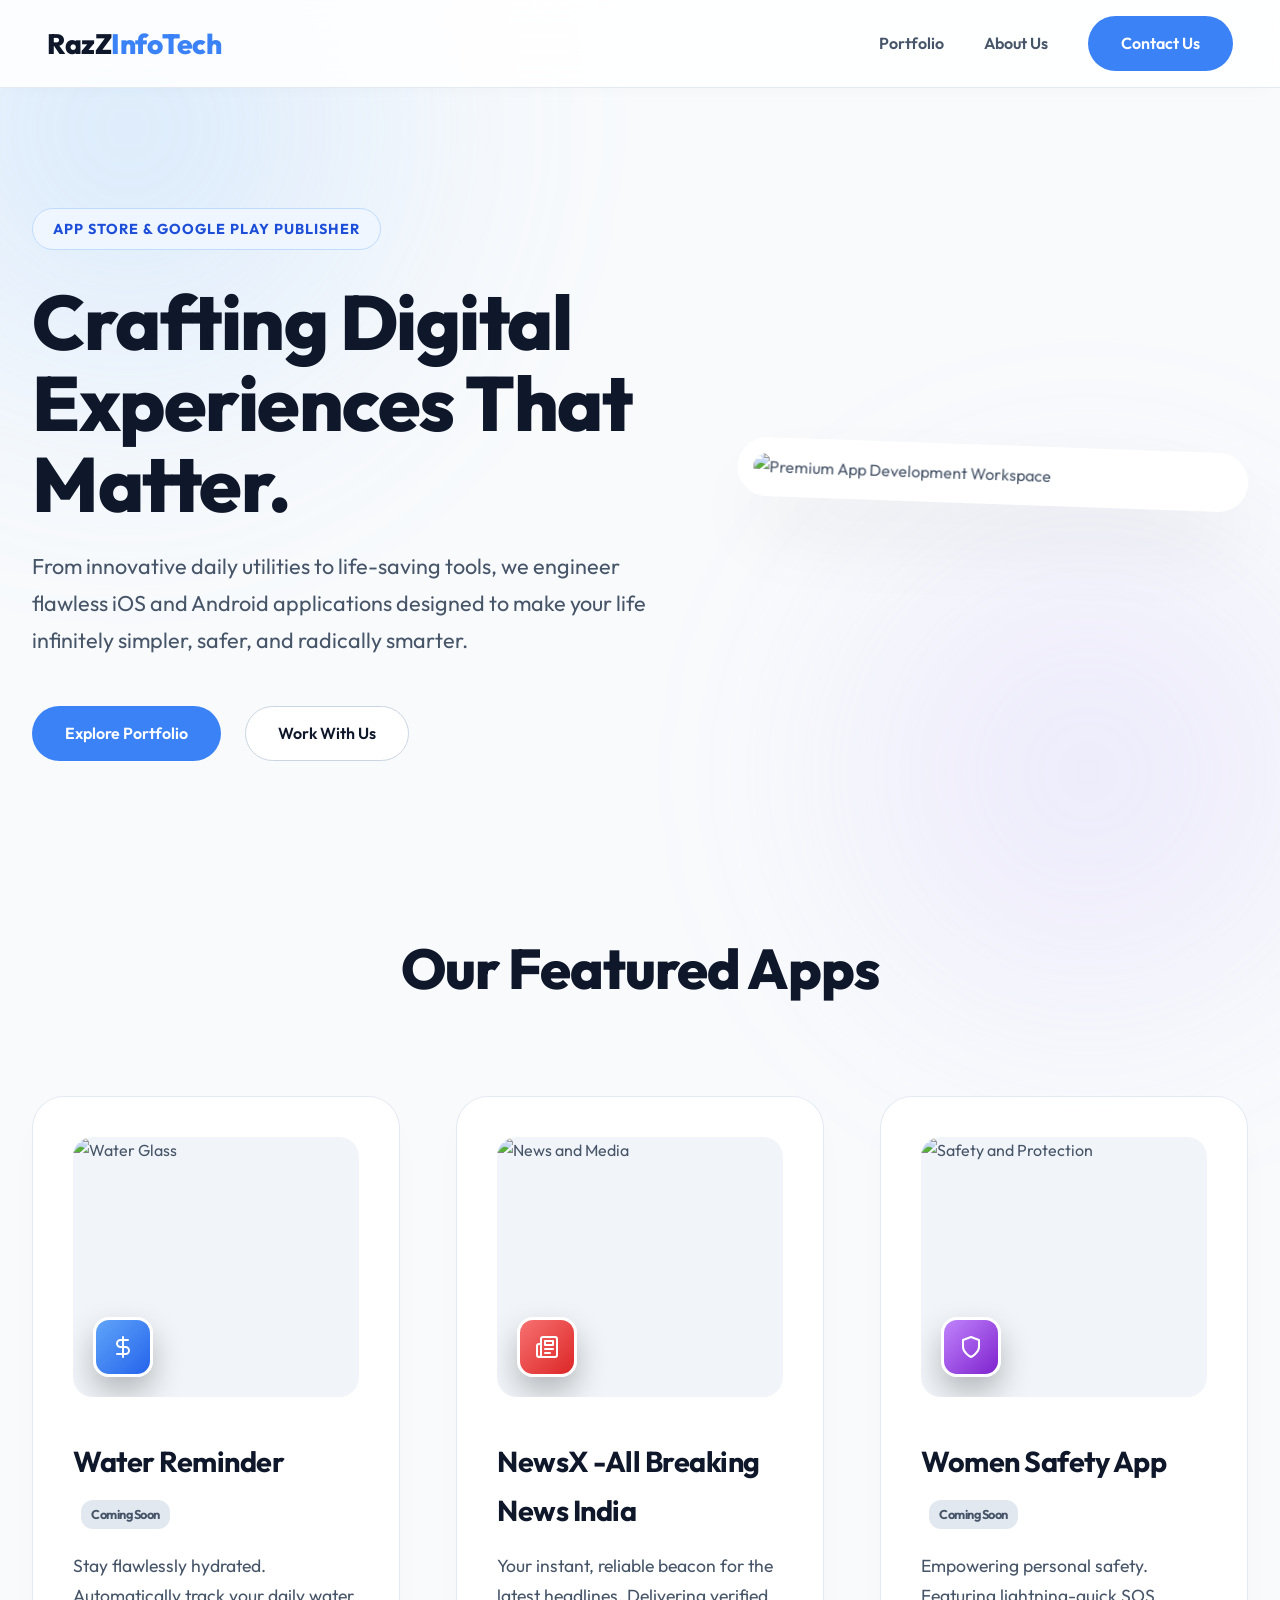
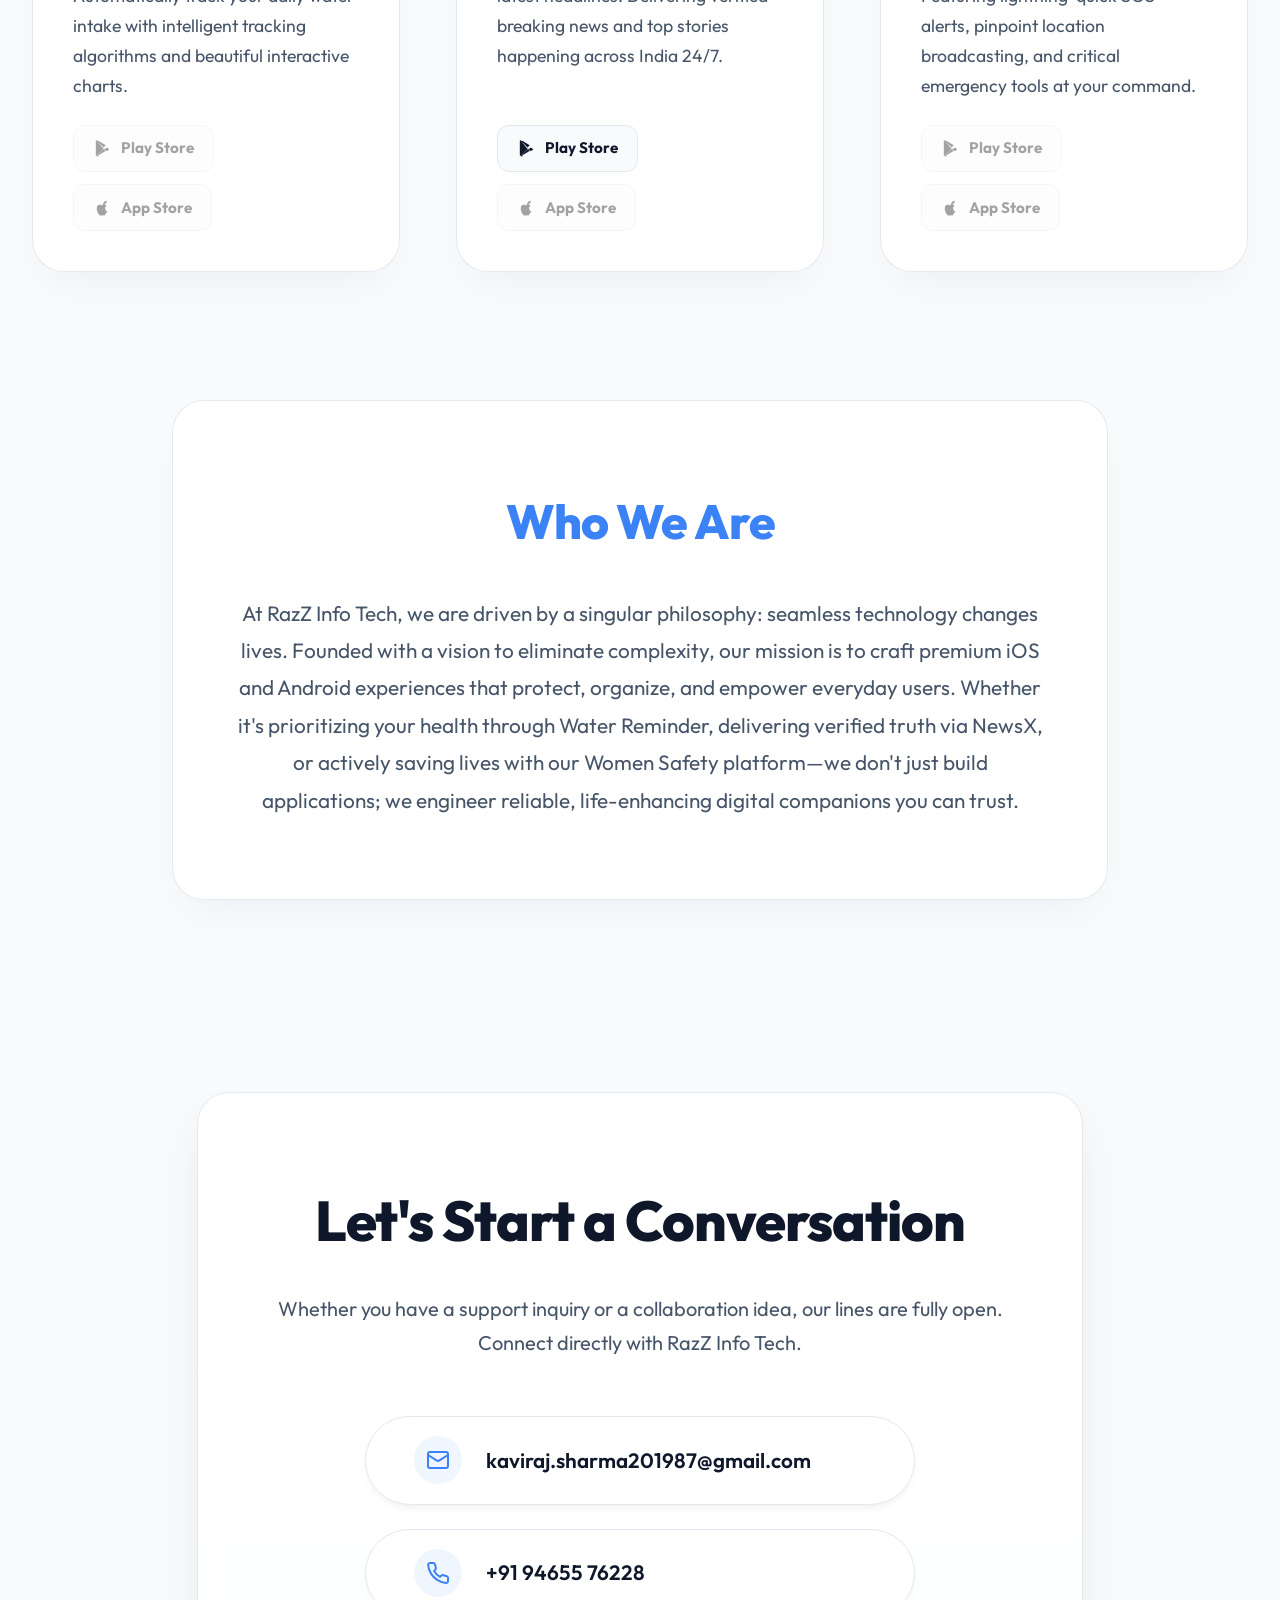
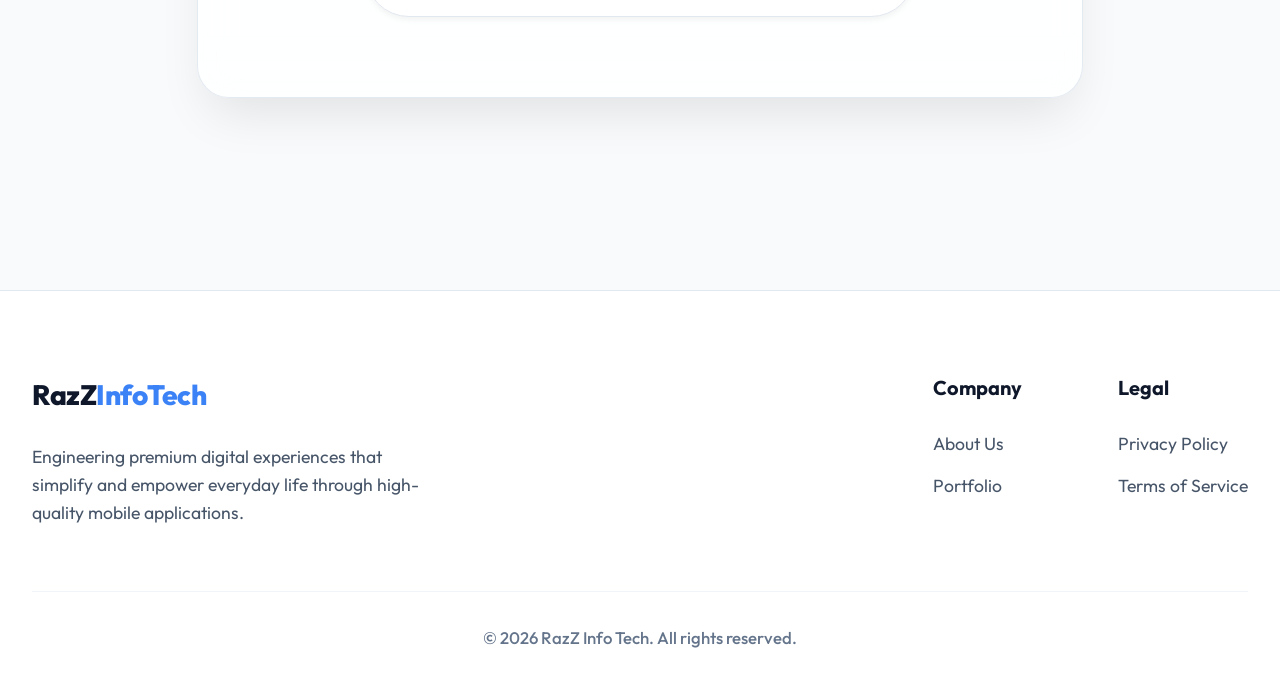
==== index.html @ b27dee0a "Add files via upload" ====
<!DOCTYPE html>
<html lang="en">
<head>
    <meta charset="UTF-8">
    <meta name="viewport" content="width=device-width, initial-scale=1.0">
    <title>RazZ Info Tech - Premium App Developer</title>
    <meta name="description" content="RazZ Info Tech - Developer of Water Reminder, NewsX, Women Safety App and more beautiful applications.">
    <link rel="stylesheet" href="styles.css">
    <link rel="preconnect" href="https://fonts.googleapis.com">
    <link rel="preconnect" href="https://fonts.gstatic.com" crossorigin>
    <link href="https://fonts.googleapis.com/css2?family=Outfit:wght@300;400;500;600;700;800&display=swap" rel="stylesheet">
    
    <!-- Google AdSense Verification -->
    <meta name="google-adsense-account" content="ca-pub-2756447977417450">
    <script async src="https://pagead2.googlesyndication.com/pagead/js/adsbygoogle.js?client=ca-pub-2756447977417450" crossorigin="anonymous"></script>
</head>
<body>
    <!-- Top Navigation Header -->
    <nav class="navbar">
        <div class="nav-content">
            <div class="logo">RazZ<span>InfoTech</span></div>
            <ul class="nav-links">
                <li><a href="#applications">Portfolio</a></li>
                <li><a href="#about">About Us</a></li>
                <li><a href="#contact" class="btn-primary nav-btn">Contact Us</a></li>
            </ul>
        </div>
    </nav>

    <!-- App Hero Section with Copywriting and Image -->
    <header class="hero">
        <div class="hero-container">
            <div class="hero-text animate-on-scroll">
                <div class="badge">App Store & Google Play Publisher</div>
                <h1>Crafting Digital Experiences That Matter.</h1>
                <p>From innovative daily utilities to life-saving tools, we engineer flawless iOS and Android applications designed to make your life infinitely simpler, safer, and radically smarter.</p>
                <div class="hero-actions">
                    <a href="#applications" class="btn-primary">Explore Portfolio</a>
                    <a href="#contact" class="btn-secondary">Work With Us</a>
                </div>
            </div>
            <div class="hero-image animate-on-scroll delay-1">
                <div class="image-wrapper">
                    <img src="images/hero-image.jpg" alt="Premium App Development Workspace">
                    <div class="image-glow"></div>
                </div>
            </div>
        </div>
    </header>

    <main>
        <!-- Application Showcase (Moved up) -->
        <section id="applications" class="apps-section">
            <h2 class="animate-on-scroll">Our Featured Apps</h2>
            <div class="app-grid">
                <!-- App 1 -->
                <div class="app-card animate-on-scroll delay-1">
                    <div class="app-image">
                        <img src="images/water-app.jpg" alt="Water Glass">
                        <div class="icon-overlay blue-gradient">
                            <svg width="24" height="24" viewBox="0 0 24 24" fill="none" stroke="currentColor" stroke-width="2" stroke-linecap="round" stroke-linejoin="round"><path d="M12 2v20"/><path d="M17 5H9.5a3.5 3.5 0 0 0 0 7h5a3.5 3.5 0 0 1 0 7H6"/></svg>
                        </div>
                    </div>
                    <h3>Water Reminder <span style="font-size: 0.8rem; background: #e2e8f0; padding: 4px 10px; border-radius: 12px; margin-left: 8px; vertical-align: middle; color: #475569; display: inline-block;">Coming Soon</span></h3>
                    <p>Stay flawlessly hydrated. Automatically track your daily water intake with intelligent tracking algorithms and beautiful interactive charts.</p>
                    <div class="store-links">
                        <a href="https://play.google.com/store" target="_blank" class="store-btn disabled">
                            <svg viewBox="0 0 24 24" width="20" height="20" fill="currentColor"><path d="M4 2.529C3.606 2.766 3.398 3.256 3.398 3.864v16.273c0 .607.208 1.098.602 1.334l.053.03 8.35-8.384v-.234L4.053 2.5l-.053.029zM12.923 12.39L16.28 15.75l2.457-1.393c.7-.393.7-1.042 0-1.436L16.28 11.53l-3.357 3.358v-2.498zm-8.23-9.176l8.03 8.046 2.454-2.46L6.5 3.37c-.7-.394-1.258-.066-1.258.742l-.55-1.018zM6.5 20.63l8.675-4.945-2.455-2.46-8.03 8.046.55 1.018c0 .808.56.113 1.26-.28z"/></svg>
                            Play Store
                        </a>
                        <a href="https://apple.com/app-store" target="_blank" class="store-btn disabled">
                            <svg viewBox="0 0 24 24" width="20" height="20" fill="currentColor"><path d="M16.365 21.442c-.528.252-1.291.688-2.094.688s-1.411-.328-2.527-.328c-1.144 0-1.802.34-2.556.34-.841 0-1.74-.528-2.465-1.57C5.034 18.156 3.659 13.916 4.978 11.08c.552-1.189 1.625-1.928 2.825-1.928 1.055 0 1.956.657 2.527.657.57 0 1.57-.743 2.888-.743 1.259 0 2.373.57 3.064 1.543-2.613 1.514-2.186 5.414.656 6.543-.585 1.5-1.682 3.125-2.738 4.258-.29.317-.61.644-1.026.832h.001zM11.972 9.088c-.143-2.484 2.14-4.57 4.542-4.685.257 2.427-2.14 4.885-4.542 4.685z"/></svg>
                            App Store
                        </a>
                    </div>
                </div>
                <!-- App 2 -->
                <div class="app-card animate-on-scroll delay-2">
                    <div class="app-image">
                        <img src="images/NewsX.png" alt="News and Media">
                        <div class="icon-overlay red-gradient">
                            <svg width="24" height="24" viewBox="0 0 24 24" fill="none" stroke="currentColor" stroke-width="2" stroke-linecap="round" stroke-linejoin="round"><path d="M4 22h16a2 2 0 0 0 2-2V4a2 2 0 0 0-2-2H8a2 2 0 0 0-2 2v16a2 2 0 0 1-2 2Zm0 0a2 2 0 0 1-2-2v-9c0-1.1.9-2 2-2h2"/><path d="M18 14h-8"/><path d="M15 18h-5"/><path d="M10 6h8v4h-8V6Z"/></svg>
                        </div>
                    </div>
                    <h3>NewsX -All Breaking News India</h3>
                    <p>Your instant, reliable beacon for the latest headlines. Delivering verified breaking news and top stories happening across India 24/7.</p>
                    <div class="store-links">
                        <a href="https://play.google.com/store/apps/details?id=com.kv.newsx.lite" target="_blank" class="store-btn">
                            <svg viewBox="0 0 24 24" width="20" height="20" fill="currentColor"><path d="M4 2.529C3.606 2.766 3.398 3.256 3.398 3.864v16.273c0 .607.208 1.098.602 1.334l.053.03 8.35-8.384v-.234L4.053 2.5l-.053.029zM12.923 12.39L16.28 15.75l2.457-1.393c.7-.393.7-1.042 0-1.436L16.28 11.53l-3.357 3.358v-2.498zm-8.23-9.176l8.03 8.046 2.454-2.46L6.5 3.37c-.7-.394-1.258-.066-1.258.742l-.55-1.018zM6.5 20.63l8.675-4.945-2.455-2.46-8.03 8.046.55 1.018c0 .808.56.113 1.26-.28z"/></svg>
                            Play Store
                        </a>
                        <a href="https://apple.com/app-store" target="_blank" class="store-btn disabled">
                            <svg viewBox="0 0 24 24" width="20" height="20" fill="currentColor"><path d="M16.365 21.442c-.528.252-1.291.688-2.094.688s-1.411-.328-2.527-.328c-1.144 0-1.802.34-2.556.34-.841 0-1.74-.528-2.465-1.57C5.034 18.156 3.659 13.916 4.978 11.08c.552-1.189 1.625-1.928 2.825-1.928 1.055 0 1.956.657 2.527.657.57 0 1.57-.743 2.888-.743 1.259 0 2.373.57 3.064 1.543-2.613 1.514-2.186 5.414.656 6.543-.585 1.5-1.682 3.125-2.738 4.258-.29.317-.61.644-1.026.832h.001zM11.972 9.088c-.143-2.484 2.14-4.57 4.542-4.685.257 2.427-2.14 4.885-4.542 4.685z"/></svg>
                            App Store
                        </a>
                    </div>
                </div>
                <!-- App 3 -->
                <div class="app-card animate-on-scroll delay-3">
                    <div class="app-image">
                        <img src="images/women-safety-app.jpg" alt="Safety and Protection">
                        <div class="icon-overlay purple-gradient">
                            <svg width="24" height="24" viewBox="0 0 24 24" fill="none" stroke="currentColor" stroke-width="2" stroke-linecap="round" stroke-linejoin="round"><path d="M12 22s8-4 8-10V5l-8-3-8 3v7c0 6 8 10 8 10z"/></svg>
                        </div>
                    </div>
                    <h3>Women Safety App <span style="font-size: 0.8rem; background: #e2e8f0; padding: 4px 10px; border-radius: 12px; margin-left: 8px; vertical-align: middle; color: #475569; display: inline-block;">Coming Soon</span></h3>
                    <p>Empowering personal safety. Featuring lightning-quick SOS alerts, pinpoint location broadcasting, and critical emergency tools at your command.</p>
                    <div class="store-links">
                        <a href="https://play.google.com/store" target="_blank" class="store-btn disabled">
                            <svg viewBox="0 0 24 24" width="20" height="20" fill="currentColor"><path d="M4 2.529C3.606 2.766 3.398 3.256 3.398 3.864v16.273c0 .607.208 1.098.602 1.334l.053.03 8.35-8.384v-.234L4.053 2.5l-.053.029zM12.923 12.39L16.28 15.75l2.457-1.393c.7-.393.7-1.042 0-1.436L16.28 11.53l-3.357 3.358v-2.498zm-8.23-9.176l8.03 8.046 2.454-2.46L6.5 3.37c-.7-.394-1.258-.066-1.258.742l-.55-1.018zM6.5 20.63l8.675-4.945-2.455-2.46-8.03 8.046.55 1.018c0 .808.56.113 1.26-.28z"/></svg>
                            Play Store
                        </a>
                        <a href="https://apple.com/app-store" target="_blank" class="store-btn disabled">
                            <svg viewBox="0 0 24 24" width="20" height="20" fill="currentColor"><path d="M16.365 21.442c-.528.252-1.291.688-2.094.688s-1.411-.328-2.527-.328c-1.144 0-1.802.34-2.556.34-.841 0-1.74-.528-2.465-1.57C5.034 18.156 3.659 13.916 4.978 11.08c.552-1.189 1.625-1.928 2.825-1.928 1.055 0 1.956.657 2.527.657.57 0 1.57-.743 2.888-.743 1.259 0 2.373.57 3.064 1.543-2.613 1.514-2.186 5.414.656 6.543-.585 1.5-1.682 3.125-2.738 4.258-.29.317-.61.644-1.026.832h.001zM11.972 9.088c-.143-2.484 2.14-4.57 4.542-4.685.257 2.427-2.14 4.885-4.542 4.685z"/></svg>
                            App Store
                        </a>
                    </div>
                </div>
            </div>
        </section>

        <!-- About Us Section (Moved down) -->
        <section id="about" class="about-section">
            <div class="glass-container about-glass animate-on-scroll">
                <h2>Who We Are</h2>
                <p>At RazZ Info Tech, we are driven by a singular philosophy: seamless technology changes lives. Founded with a vision to eliminate complexity, our mission is to craft premium iOS and Android experiences that protect, organize, and empower everyday users. Whether it's prioritizing your health through Water Reminder, delivering verified truth via NewsX, or actively saving lives with our Women Safety platform—we don't just build applications; we engineer reliable, life-enhancing digital companions you can trust.</p>
            </div>
        </section>

        <!-- Modern Contact Area -->
        <section id="contact" class="contact-section">
            <div class="glass-container contact-glass animate-on-scroll">
                <h2>Let's Start a Conversation</h2>
                <p class="contact-desc">Whether you have a support inquiry or a collaboration idea, our lines are fully open. Connect directly with RazZ Info Tech.</p>
                <div class="contact-methods">
                    <div class="contact-item">
                        <div class="contact-icon">
                            <svg width="24" height="24" viewBox="0 0 24 24" fill="none" stroke="currentColor" stroke-width="2" stroke-linecap="round" stroke-linejoin="round"><rect width="20" height="16" x="2" y="4" rx="2"/><path d="m22 7-8.97 5.7a1.94 1.94 0 0 1-2.06 0L2 7"/></svg>
                        </div>
                        <a href="mailto:kaviraj.sharma201987@gmail.com">kaviraj.sharma201987@gmail.com</a>
                    </div>
                    <div class="contact-item">
                        <div class="contact-icon">
                            <svg width="24" height="24" viewBox="0 0 24 24" fill="none" stroke="currentColor" stroke-width="2" stroke-linecap="round" stroke-linejoin="round"><path d="M22 16.92v3a2 2 0 0 1-2.18 2 19.79 19.79 0 0 1-8.63-3.07 19.5 19.5 0 0 1-6-6 19.79 19.79 0 0 1-3.07-8.67A2 2 0 0 1 4.11 2h3a2 2 0 0 1 2 1.72 12.84 12.84 0 0 0 .7 2.81 2 2 0 0 1-.45 2.11L8.09 9.91a16 16 0 0 0 6 6l1.27-1.27a2 2 0 0 1 2.11-.45 12.84 12.84 0 0 0 2.81.7A2 2 0 0 1 22 16.92z"/></svg>
                        </div>
                        <a href="tel:+919465576228">+91 94655 76228</a>
                    </div>
                </div>
            </div>
        </section>
    </main>

    <footer class="footer">
        <div class="footer-wrapper">
            <div class="footer-brand">
                <div class="footer-logo">RazZ<span>InfoTech</span></div>
                <p>Engineering premium digital experiences that simplify and empower everyday life through high-quality mobile applications.</p>
            </div>
            <div class="footer-links">
                <div class="link-group">
                    <h4>Company</h4>
                    <a href="#about">About Us</a>
                    <a href="#applications">Portfolio</a>
                </div>
                <div class="link-group">
                    <h4>Legal</h4>
                    <a href="privacy-policy.html">Privacy Policy</a>
                    <a href="terms-of-service.html">Terms of Service</a>
                </div>
            </div>
        </div>
        <div class="footer-bottom">
            <p>&copy; 2026 RazZ Info Tech. All rights reserved.</p>
        </div>
    </footer>

    <!-- Scroll Animation Script -->
    <script>
        document.addEventListener("DOMContentLoaded", () => {
            const observerOptions = {
                root: null,
                rootMargin: '0px',
                threshold: 0.15
            };

            const observer = new IntersectionObserver((entries, observer) => {
                entries.forEach(entry => {
                    if (entry.isIntersecting) {
                        entry.target.classList.add('is-visible');
                        observer.unobserve(entry.target);
                    }
                });
            }, observerOptions);

            const animatedElements = document.querySelectorAll('.animate-on-scroll');
            animatedElements.forEach(el => observer.observe(el));
        });
    </script>
</body>
</html>
---- styles.css ----
:root {
    --bg-main: #f8fafc;
    --text-heading: #0f172a;
    --text-body: #475569;
    --primary-accent: #3b82f6;
    --primary-hover: #2563eb;
    --card-bg: rgba(255, 255, 255, 0.9);
    --card-border: rgba(226, 232, 240, 0.9);
    --card-shadow: 0 20px 40px -15px rgba(15, 23, 42, 0.05);
    --card-shadow-hover: 0 40px 60px -15px rgba(15, 23, 42, 0.15);
    
    /* Animation offsets */
    --animation-distance: 50px;
}

* {
    box-sizing: border-box;
    margin: 0;
    padding: 0;
}

/* Smooth Scrolling */
html {
    scroll-behavior: smooth;
    scroll-padding-top: 100px;
}

body {
    background-color: var(--bg-main);
    color: var(--text-body);
    font-family: 'Outfit', -apple-system, BlinkMacSystemFont, "Segoe UI", Roboto, sans-serif;
    line-height: 1.7;
    overflow-x: hidden;
    position: relative;
    padding-top: 80px; 
}

/* Scroll Animations Base Classes */
.animate-on-scroll {
    opacity: 0;
    transform: translateY(var(--animation-distance));
    transition: opacity 0.8s cubic-bezier(0.16, 1, 0.3, 1), transform 0.8s cubic-bezier(0.16, 1, 0.3, 1);
}

.animate-on-scroll.is-visible {
    opacity: 1;
    transform: translateY(0);
}

.delay-1 { transition-delay: 0.15s; }
.delay-2 { transition-delay: 0.3s; }
.delay-3 { transition-delay: 0.45s; }

/* Navbar */
.navbar {
    position: fixed;
    top: 0;
    left: 0;
    width: 100%;
    background: rgba(255, 255, 255, 0.85);
    backdrop-filter: blur(16px);
    -webkit-backdrop-filter: blur(16px);
    border-bottom: 1px solid var(--card-border);
    z-index: 1000;
    padding: 1rem 0;
    box-shadow: 0 4px 20px -10px rgba(0,0,0,0.05);
}

.nav-content {
    max-width: 1250px;
    margin: 0 auto;
    padding: 0 2rem;
    display: flex;
    justify-content: space-between;
    align-items: center;
}

.logo, .footer-logo {
    font-size: 1.75rem;
    font-weight: 800;
    color: var(--text-heading);
    letter-spacing: -0.5px;
}

.logo span, .footer-logo span {
    color: var(--primary-accent);
}

.nav-links {
    list-style: none;
    display: flex;
    gap: 2.5rem;
    align-items: center;
}

.nav-links a {
    text-decoration: none;
    color: var(--text-body);
    font-weight: 600;
    transition: color 0.2s;
}

.nav-links a:hover {
    color: var(--primary-accent);
}

/* Buttons */
.btn-primary {
    background: var(--primary-accent);
    color: white !important;
    padding: 0.8rem 2rem;
    border-radius: 100px;
    font-weight: 600;
    text-decoration: none;
    transition: all 0.3s;
    border: 1px solid transparent;
    display: inline-block;
}

.btn-primary:hover {
    background: var(--primary-hover);
    transform: translateY(-3px);
    box-shadow: 0 15px 25px -5px rgba(59, 130, 246, 0.4);
}

.btn-secondary {
    background: white;
    color: var(--text-heading);
    padding: 0.8rem 2rem;
    border-radius: 100px;
    font-weight: 600;
    text-decoration: none;
    transition: all 0.3s;
    border: 1px solid #cbd5e1;
    display: inline-block;
}

.btn-secondary:hover {
    border-color: var(--primary-accent);
    color: var(--primary-accent);
    transform: translateY(-3px);
    box-shadow: 0 15px 25px -5px rgba(0, 0, 0, 0.05);
}

/* Background Animated Gradient */
body::before, body::after {
    content: '';
    position: fixed;
    border-radius: 50%;
    filter: blur(100px);
    z-index: -1;
    animation: float 25s infinite ease-in-out alternate;
    opacity: 0.6;
}

body::before {
    width: 60vw;
    height: 60vw;
    background: radial-gradient(circle, rgba(147, 197, 253, 0.6) 0%, rgba(255, 255, 255, 0) 70%);
    top: -20vw;
    left: -20vw;
}

body::after {
    width: 50vw;
    height: 50vw;
    background: radial-gradient(circle, rgba(196, 181, 253, 0.5) 0%, rgba(255, 255, 255, 0) 70%);
    bottom: -15vw;
    right: -10vw;
    animation-delay: -12s;
}

@keyframes float {
    0% { transform: scale(1) translate(0, 0); }
    100% { transform: scale(1.1) translate(3%, 5%); }
}

/* Hero Section */
.hero {
    min-height: 80vh;
    display: flex;
    align-items: center;
    padding: 8rem 2rem 4rem;
    max-width: 1300px;
    margin: 0 auto;
}

.hero-container {
    display: flex;
    align-items: center;
    gap: 5rem;
    width: 100%;
}

.hero-text {
    flex: 1.1;
}

.hero-actions {
    display: flex;
    gap: 1.5rem;
    margin-top: 3rem;
}

.badge {
    display: inline-block;
    padding: 0.5rem 1.25rem;
    background: #eff6ff;
    border: 1px solid #bfdbfe;
    border-radius: 100px;
    font-size: 0.9rem;
    font-weight: 700;
    letter-spacing: 1px;
    text-transform: uppercase;
    margin-bottom: 2rem;
    color: #1d4ed8;
}

.hero h1 {
    font-size: 4.8rem;
    font-weight: 800;
    margin-bottom: 1.5rem;
    line-height: 1.05;
    color: var(--text-heading);
    letter-spacing: -1.5px;
}

.hero p {
    font-size: 1.35rem;
    color: var(--text-body);
    font-weight: 400;
    line-height: 1.7;
}

.hero-image {
    flex: 0.9;
    position: relative;
}

.image-wrapper {
    position: relative;
    border-radius: 36px;
    z-index: 2;
    background: white;
    padding: 1rem;
    box-shadow: 0 40px 80px -20px rgba(0,0,0,0.15);
    transform: rotate(2deg) translateY(-10px);
    transition: transform 0.6s cubic-bezier(0.16, 1, 0.3, 1);
}

.image-wrapper:hover {
    transform: rotate(0deg) scale(1.03);
}

.image-wrapper img {
    width: 100%;
    height: auto;
    border-radius: 26px;
    display: block;
}

/* About Section */
.about-section {
    max-width: 1000px;
    margin: 2rem auto 6rem;
    padding: 0 2rem;
}

.about-glass {
    padding: 4rem 5rem;
    background: linear-gradient(135deg, rgba(255, 255, 255, 0.95), rgba(255, 255, 255, 0.8));
    border: 1px solid #e2e8f0;
}

.about-section h2 {
    font-size: 3rem;
    font-weight: 800;
    margin-bottom: 2rem;
    color: var(--primary-accent);
    letter-spacing: -1px;
}

.about-section p {
    font-size: 1.3rem;
    color: var(--text-body);
    line-height: 1.8;
    font-weight: 400;
}

/* Glassmorphism Containers Default */
.glass-container {
    background: var(--card-bg);
    backdrop-filter: blur(20px);
    border: 1px solid var(--card-border);
    border-radius: 32px;
    padding: 5rem 4rem;
    box-shadow: var(--card-shadow);
    text-align: center;
}

/* Apps Section */
.apps-section {
    padding: 6rem 2rem;
    max-width: 1300px;
    margin: 0 auto;
}

.apps-section h2 {
    text-align: center;
    font-size: 3.5rem;
    font-weight: 800;
    margin-bottom: 5rem;
    color: var(--text-heading);
    letter-spacing: -1px;
}

.app-grid {
    display: grid;
    grid-template-columns: repeat(auto-fit, minmax(360px, 1fr));
    gap: 3.5rem;
}

.app-card {
    background: var(--card-bg);
    border: 1px solid var(--card-border);
    border-radius: 32px;
    padding: 2.5rem;
    transition: all 0.5s cubic-bezier(0.16, 1, 0.3, 1);
    backdrop-filter: blur(12px);
    display: flex;
    flex-direction: column;
    box-shadow: var(--card-shadow);
    overflow: hidden;
}

.app-card:hover {
    transform: translateY(-16px);
    box-shadow: var(--card-shadow-hover);
    border-color: #bfdbfe;
    background: white;
}

.app-image {
    width: 100%;
    height: 260px;
    border-radius: 20px;
    overflow: hidden;
    margin-bottom: 2.5rem;
    position: relative;
    background: #f1f5f9;
}

.app-image img {
    width: 100%;
    height: 100%;
    object-fit: cover;
    transition: transform 0.8s cubic-bezier(0.16, 1, 0.3, 1);
}

.app-card:hover .app-image img {
    transform: scale(1.1);
}

.icon-overlay {
    position: absolute;
    bottom: 20px;
    left: 20px;
    width: 60px;
    height: 60px;
    border-radius: 16px;
    display: flex;
    align-items: center;
    justify-content: center;
    color: white;
    box-shadow: 0 15px 30px rgba(0,0,0,0.25);
    border: 3px solid white;
}

.blue-gradient { background: linear-gradient(135deg, #60a5fa, #2563eb); }
.red-gradient { background: linear-gradient(135deg, #f87171, #dc2626); }
.purple-gradient { background: linear-gradient(135deg, #c084fc, #7e22ce); }

.app-card h3 {
    font-size: 1.8rem;
    margin-bottom: 1rem;
    color: var(--text-heading);
    font-weight: 700;
    letter-spacing: -0.5px;
}

.app-card p {
    color: var(--text-body);
    font-size: 1.1rem;
    line-height: 1.7;
}

/* Store Buttons */
.store-links {
    display: flex;
    flex-wrap: wrap;
    gap: 0.75rem;
    margin-top: auto;
    padding-top: 1.5rem;
}

.store-btn {
    display: flex;
    align-items: center;
    gap: 0.5rem;
    padding: 0.6rem 1.2rem;
    background: #f8fafc;
    border-radius: 12px;
    text-decoration: none;
    color: var(--text-heading);
    font-size: 0.95rem;
    font-weight: 700;
    transition: all 0.3s cubic-bezier(0.16, 1, 0.3, 1);
    border: 1px solid #e2e8f0;
}

.store-btn:hover {
    background: #ffffff;
    border-color: #bfdbfe;
    transform: translateY(-3px);
    box-shadow: 0 10px 15px -3px rgba(59, 130, 246, 0.1);
    color: var(--primary-accent);
}

.store-btn svg {
    fill: currentColor;
}

.store-btn.disabled {
    opacity: 0.4;
    pointer-events: none;
    filter: grayscale(100%);
}

/* Contact Section */
.contact-section {
    padding: 6rem 2rem 8rem;
    display: flex;
    justify-content: center;
    max-width: 950px;
    margin: 0 auto;
}

.contact-glass {
    flex: 1;
    background: linear-gradient(180deg, rgba(255,255,255,0.95) 0%, rgba(255,255,255,0.85) 100%);
    box-shadow: 0 25px 50px -12px rgba(0,0,0,0.1);
}

.contact-section h2 {
    font-size: 3.5rem;
    font-weight: 800;
    margin-bottom: 1.5rem;
    color: var(--text-heading);
    letter-spacing: -1px;
}

.contact-desc {
    color: var(--text-body);
    margin-bottom: 3.5rem;
    font-size: 1.25rem;
}

.contact-methods {
    display: flex;
    flex-direction: column;
    gap: 1.5rem;
    align-items: center;
}

.contact-item {
    display: flex;
    align-items: center;
    gap: 1.5rem;
    font-size: 1.3rem;
    background: #ffffff;
    padding: 1.2rem 3rem;
    border-radius: 100px;
    border: 1px solid #e2e8f0;
    transition: all 0.3s cubic-bezier(0.16, 1, 0.3, 1);
    width: 100%;
    max-width: 550px;
    box-shadow: 0 4px 6px -1px rgba(0, 0, 0, 0.05);
}

.contact-item:hover {
    background: #f8fafc;
    border-color: #cbd5e1;
    transform: translateY(-4px);
    box-shadow: 0 15px 25px -4px rgba(0, 0, 0, 0.08);
}

.contact-icon {
    color: var(--primary-accent);
    display: flex;
    align-items: center;
    background: #eff6ff;
    padding: 12px;
    border-radius: 50%;
}

.contact-item a {
    color: var(--text-heading);
    text-decoration: none;
    transition: color 0.2s ease;
    font-weight: 600;
}

.contact-item:hover a {
    color: var(--primary-accent);
}

/* Footer Advanced */
.footer {
    border-top: 1px solid #e2e8f0;
    background: #ffffff;
    padding: 5rem 2rem 2rem;
    margin-top: 4rem;
}

/* Legal Text Pages */
.text-page {
    text-align: left;
    max-width: 950px;
    margin: 4rem auto 8rem;
    padding: 4rem 5rem;
}

.text-page h1 {
    font-size: 3.5rem;
    color: var(--text-heading);
    margin-bottom: 0.5rem;
    letter-spacing: -1.5px;
}

.text-page h2 {
    font-size: 1.8rem;
    color: var(--text-heading);
    margin-top: 3rem;
    margin-bottom: 1rem;
    font-weight: 700;
}

.text-page p, .text-page ul {
    margin-bottom: 1.25rem;
    font-size: 1.15rem;
    color: var(--text-body);
    line-height: 1.8;
}

.text-page ul {
    padding-left: 2rem;
}

.text-page a {
    color: var(--primary-accent);
    text-decoration: none;
    font-weight: 600;
}

.text-page a:hover {
    text-decoration: underline;
}

.footer-wrapper {
    max-width: 1250px;
    margin: 0 auto;
    display: flex;
    justify-content: space-between;
    gap: 4rem;
    margin-bottom: 4rem;
}

.footer-brand {
    flex: 1;
    max-width: 400px;
}

.footer-brand p {
    margin-top: 1.5rem;
    color: var(--text-body);
    font-size: 1.1rem;
    line-height: 1.6;
}

.footer-links {
    display: flex;
    gap: 6rem;
}

.link-group h4 {
    font-size: 1.25rem;
    font-weight: 700;
    color: var(--text-heading);
    margin-bottom: 1.5rem;
}

.link-group a {
    display: block;
    color: var(--text-body);
    text-decoration: none;
    margin-bottom: 0.75rem;
    font-size: 1.1rem;
    transition: color 0.2s;
}

.link-group a:hover {
    color: var(--primary-accent);
}

.footer-bottom {
    max-width: 1250px;
    margin: 0 auto;
    padding-top: 2rem;
    border-top: 1px solid #f1f5f9;
    text-align: center;
}

.footer-bottom p {
    color: #64748b;
    font-size: 1.05rem;
    font-weight: 500;
}

/* Responsiveness */
@media (max-width: 992px) {
    .hero-container { flex-direction: column; text-align: center; gap: 3rem; }
    .hero-text { align-items: center; display: flex; flex-direction: column; }
    .hero h1 { font-size: 4rem; }
    .footer-wrapper { flex-direction: column; gap: 3rem; text-align: center; align-items: center;}
    .footer-links { gap: 3rem; text-align: left; }
}

@media (max-width: 768px) {
    .nav-links { display: none; }
    .hero { padding: 4rem 1.5rem; }
    .hero h1 { font-size: 3.2rem; }
    .apps-section { padding: 4rem 1.5rem; }
    .glass-container { padding: 3rem 1.5rem; }
    .app-card { padding: 1.5rem; }
    .contact-item { padding: 1rem 1.5rem; font-size: 1.1rem; }
    
    .stats-container { flex-direction: column; gap: 2rem; padding: 2rem; }
    .stat-divider { width: 100px; height: 1px; }
}
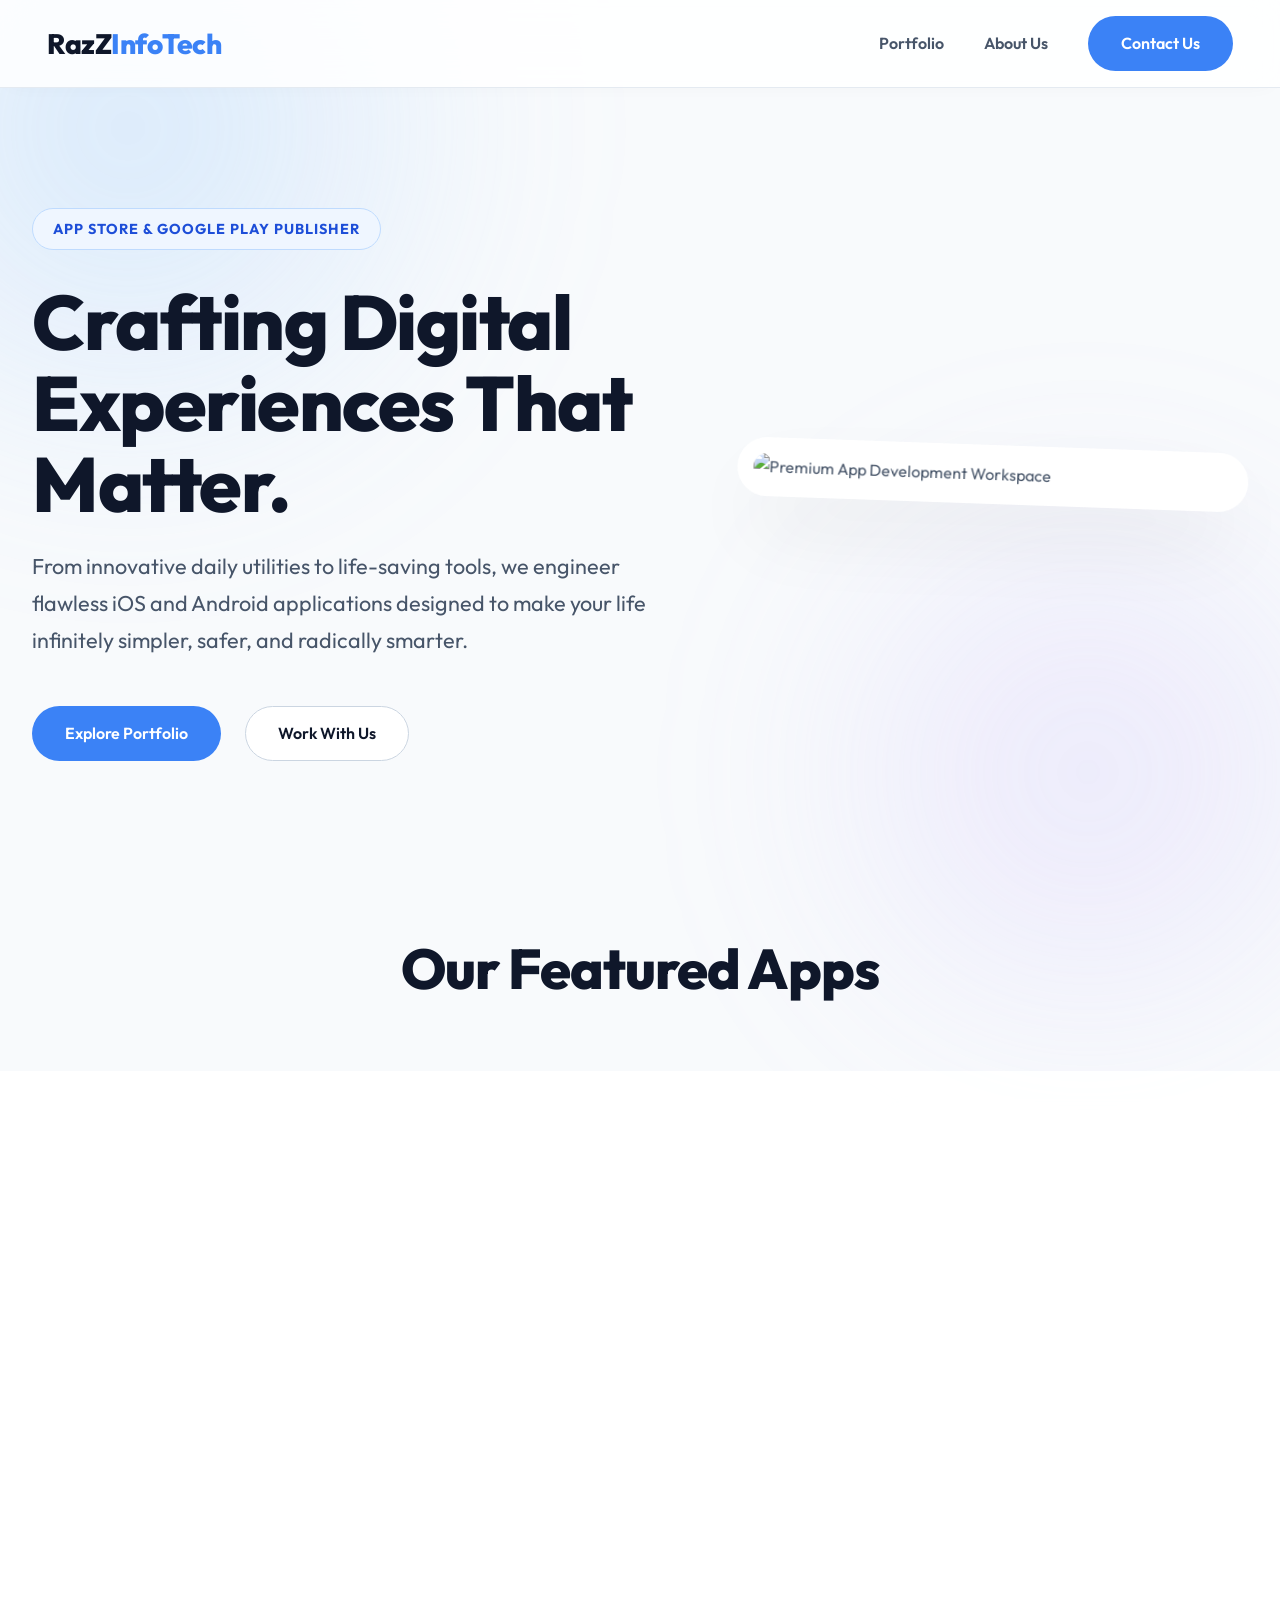
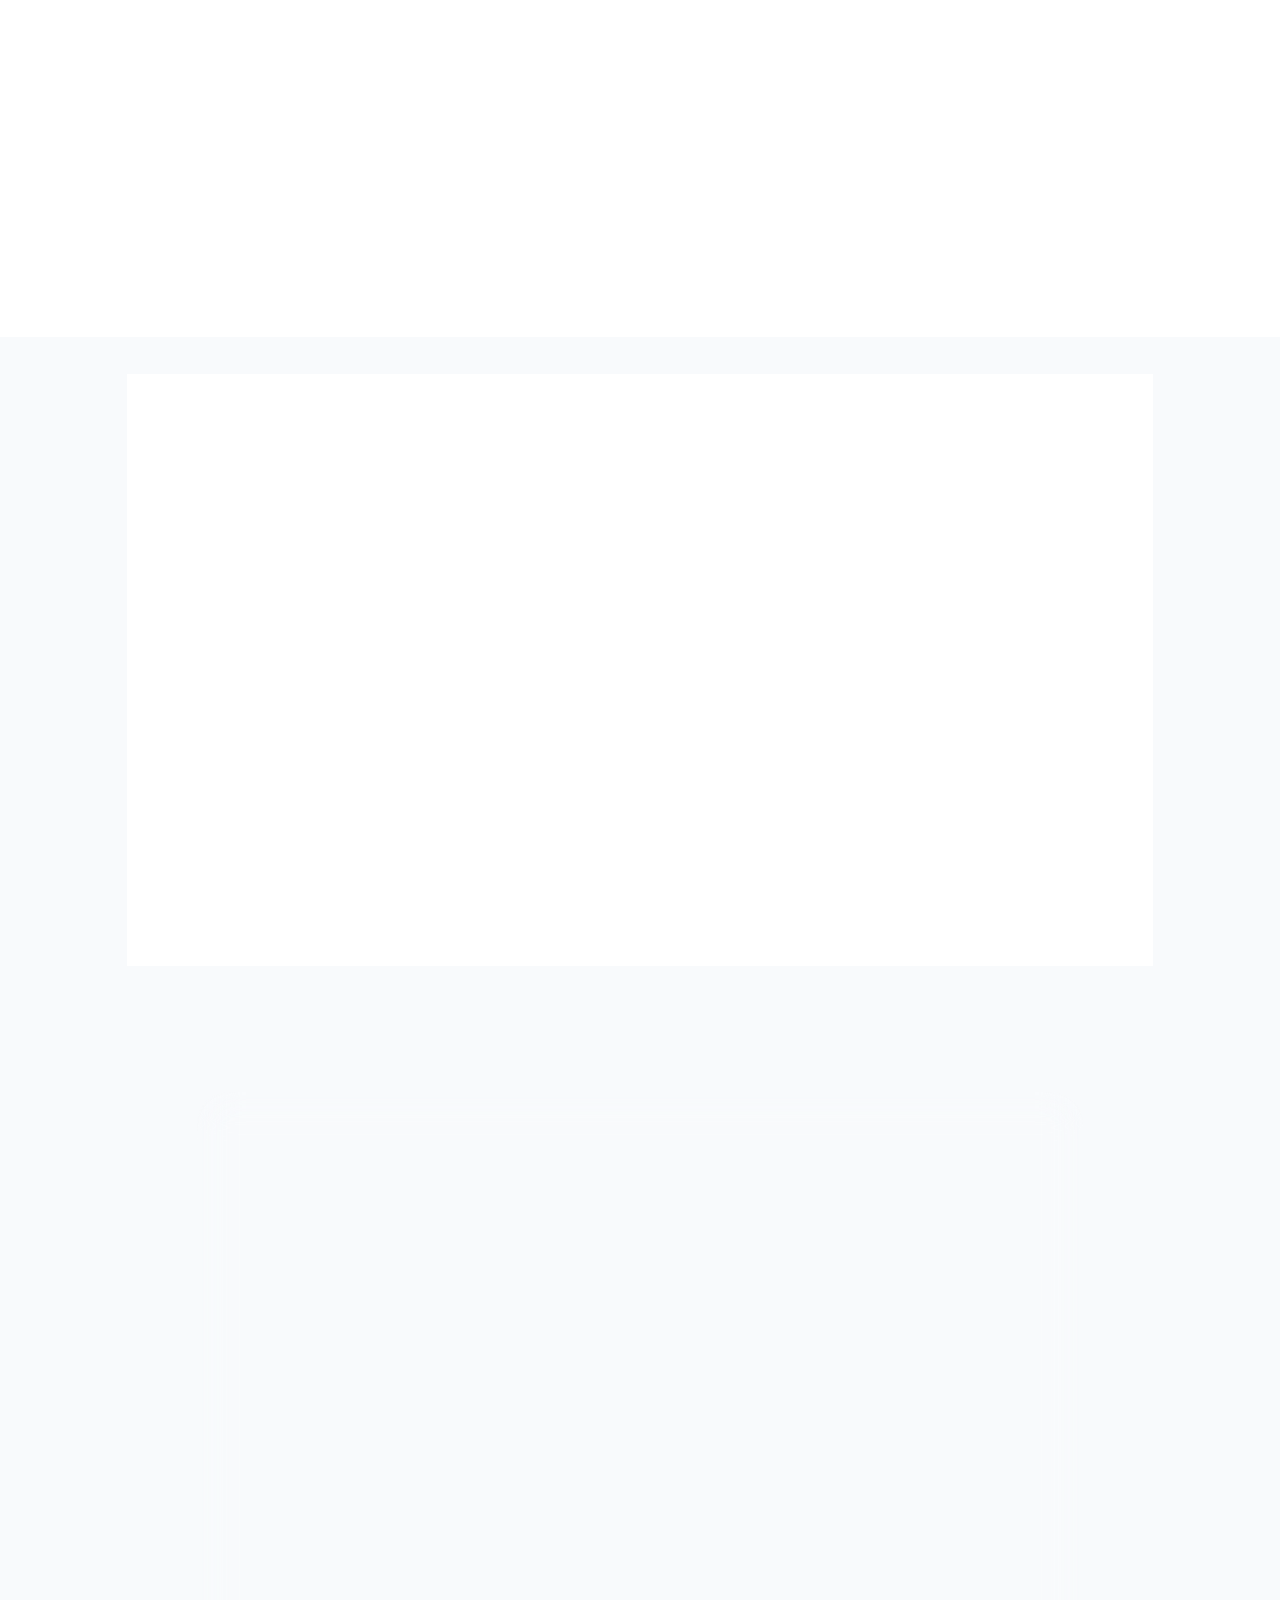
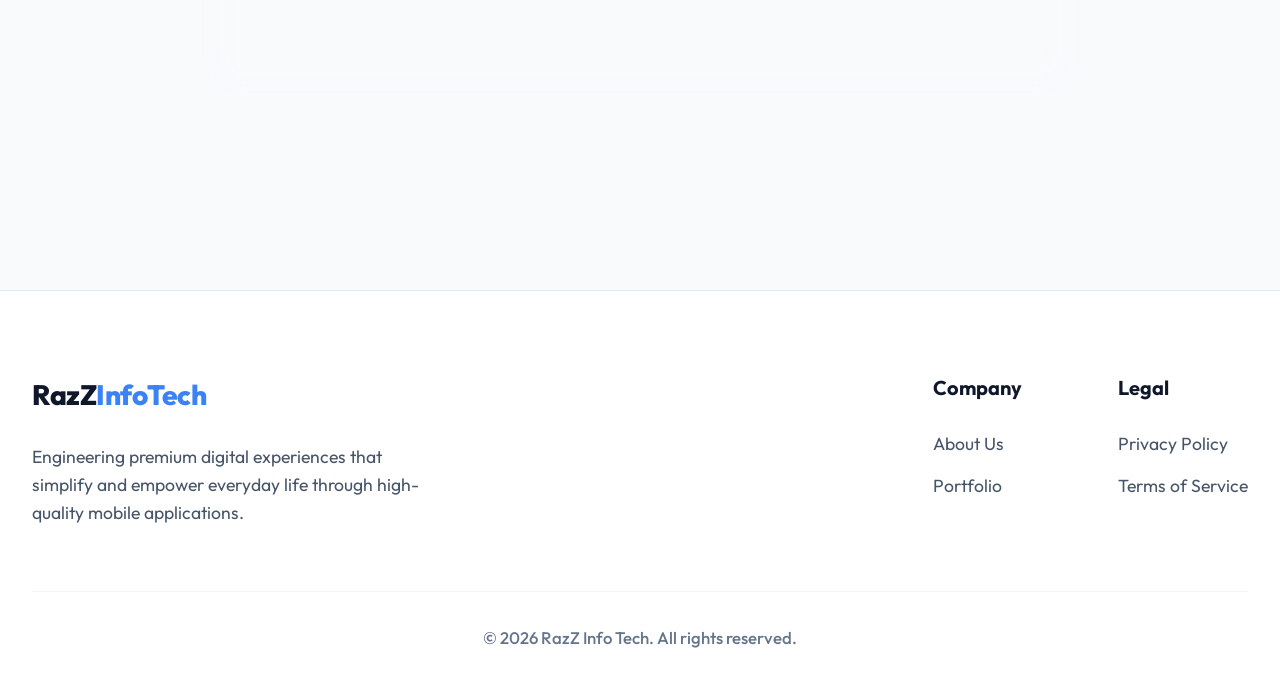
==== commit bb505f6e: "Add files via upload" ====
--- a/index.html
+++ b/index.html
@@ -10,6 +10,9 @@
     <link rel="preconnect" href="https://fonts.gstatic.com" crossorigin>
     <link href="https://fonts.googleapis.com/css2?family=Outfit:wght@300;400;500;600;700;800&display=swap" rel="stylesheet">
     
+    <!-- Google Verification (Search Console) -->
+    <meta name="google-site-verification" content="FGDbgLqmHMUhfs9i8ECAZs7vX98ttsjp4YTqOxt1504" />
+
     <!-- Google AdSense Verification -->
     <meta name="google-adsense-account" content="ca-pub-2756447977417450">
     <script async src="https://pagead2.googlesyndication.com/pagead/js/adsbygoogle.js?client=ca-pub-2756447977417450" crossorigin="anonymous"></script>
@@ -41,7 +44,7 @@
             </div>
             <div class="hero-image animate-on-scroll delay-1">
                 <div class="image-wrapper">
-                    <img src="images/hero-image.jpg" alt="Premium App Development Workspace">
+                    <img src="https://images.unsplash.com/photo-1618761714954-0b8cd0026356?q=80&w=1200&auto=format&fit=crop" alt="Premium App Development Workspace">
                     <div class="image-glow"></div>
                 </div>
             </div>
@@ -56,7 +59,7 @@
                 <!-- App 1 -->
                 <div class="app-card animate-on-scroll delay-1">
                     <div class="app-image">
-                        <img src="images/water-app.jpg" alt="Water Glass">
+                        <img src="https://images.unsplash.com/photo-1523362628745-0c100150b504?q=80&w=600&auto=format&fit=crop" alt="Water Glass">
                         <div class="icon-overlay blue-gradient">
                             <svg width="24" height="24" viewBox="0 0 24 24" fill="none" stroke="currentColor" stroke-width="2" stroke-linecap="round" stroke-linejoin="round"><path d="M12 2v20"/><path d="M17 5H9.5a3.5 3.5 0 0 0 0 7h5a3.5 3.5 0 0 1 0 7H6"/></svg>
                         </div>
@@ -77,7 +80,7 @@
                 <!-- App 2 -->
                 <div class="app-card animate-on-scroll delay-2">
                     <div class="app-image">
-                        <img src="images/NewsX.png" alt="News and Media">
+                        <img src="NewsX.png" alt="News and Media">
                         <div class="icon-overlay red-gradient">
                             <svg width="24" height="24" viewBox="0 0 24 24" fill="none" stroke="currentColor" stroke-width="2" stroke-linecap="round" stroke-linejoin="round"><path d="M4 22h16a2 2 0 0 0 2-2V4a2 2 0 0 0-2-2H8a2 2 0 0 0-2 2v16a2 2 0 0 1-2 2Zm0 0a2 2 0 0 1-2-2v-9c0-1.1.9-2 2-2h2"/><path d="M18 14h-8"/><path d="M15 18h-5"/><path d="M10 6h8v4h-8V6Z"/></svg>
                         </div>
@@ -98,7 +101,7 @@
                 <!-- App 3 -->
                 <div class="app-card animate-on-scroll delay-3">
                     <div class="app-image">
-                        <img src="images/women-safety-app.jpg" alt="Safety and Protection">
+                        <img src="https://images.unsplash.com/photo-1544465544-1b71aee9dfa3?q=80&w=600&auto=format&fit=crop" alt="Safety and Protection">
                         <div class="icon-overlay purple-gradient">
                             <svg width="24" height="24" viewBox="0 0 24 24" fill="none" stroke="currentColor" stroke-width="2" stroke-linecap="round" stroke-linejoin="round"><path d="M12 22s8-4 8-10V5l-8-3-8 3v7c0 6 8 10 8 10z"/></svg>
                         </div>
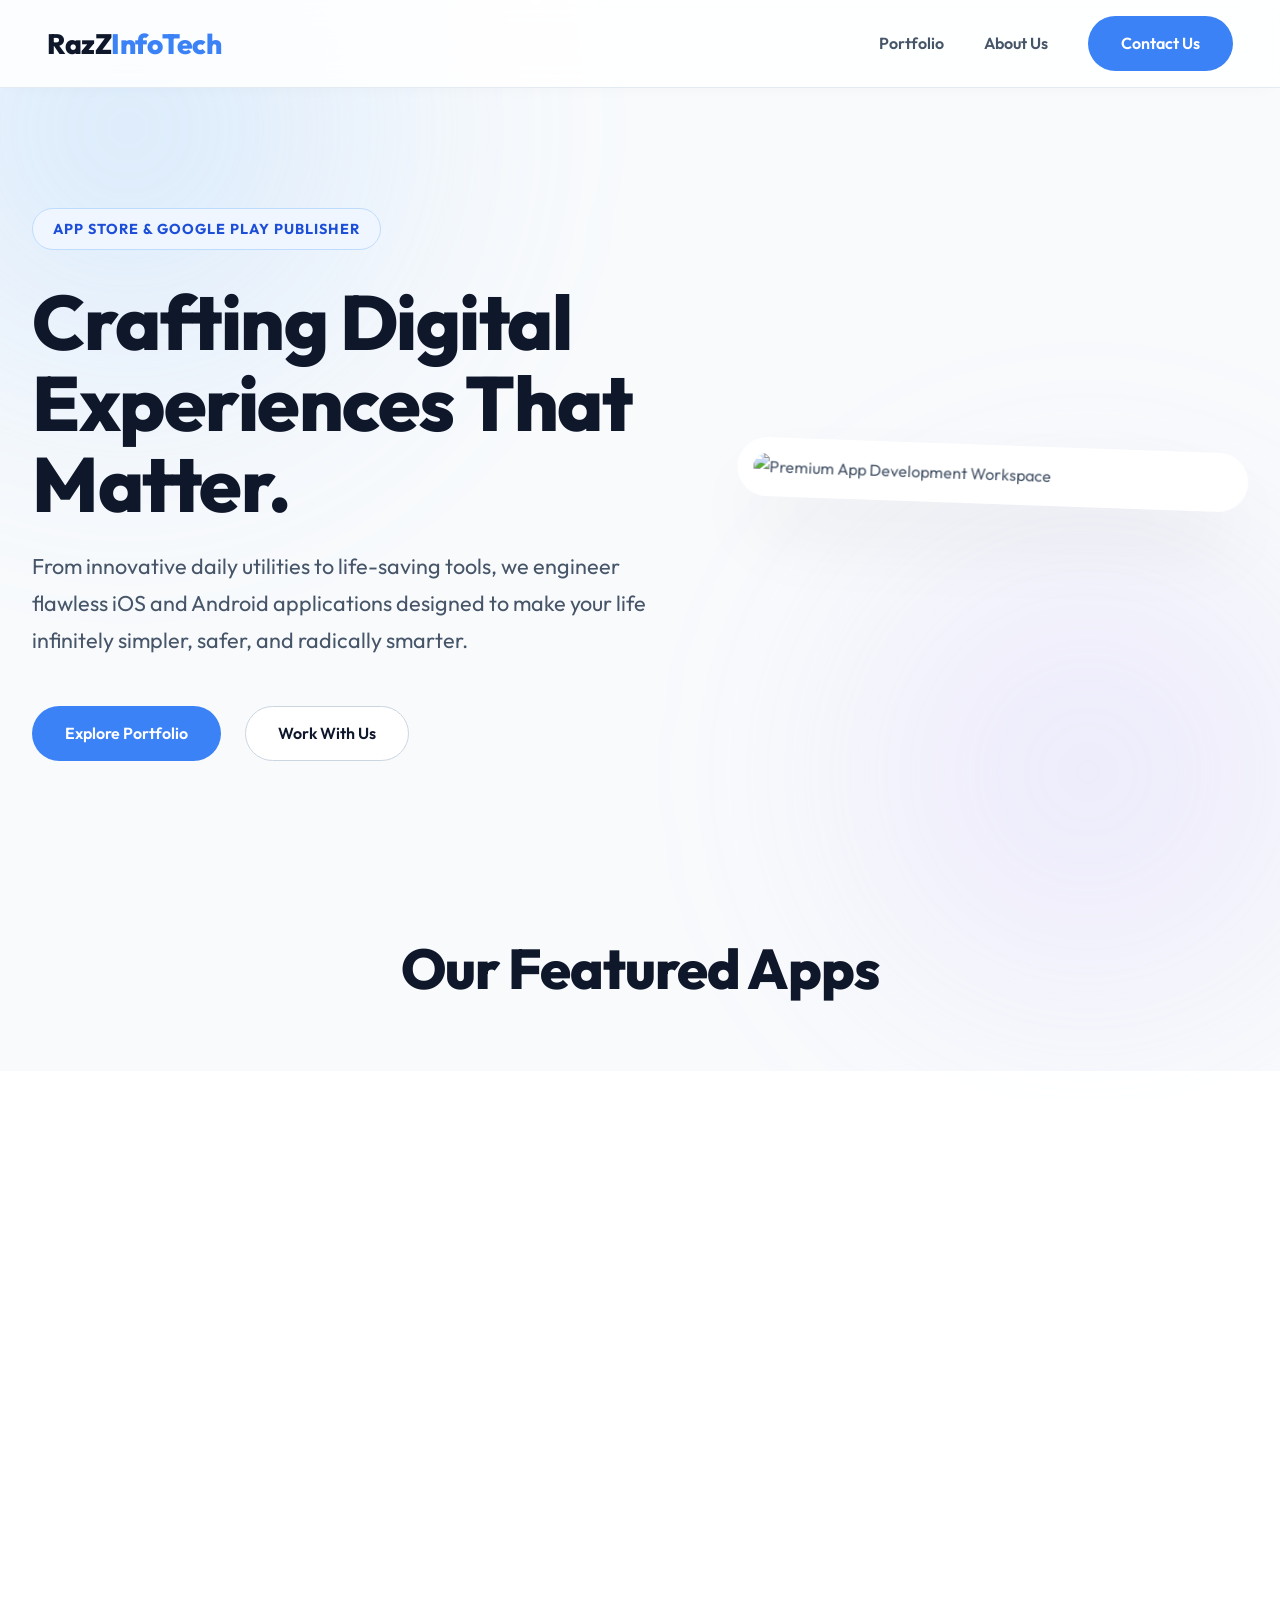
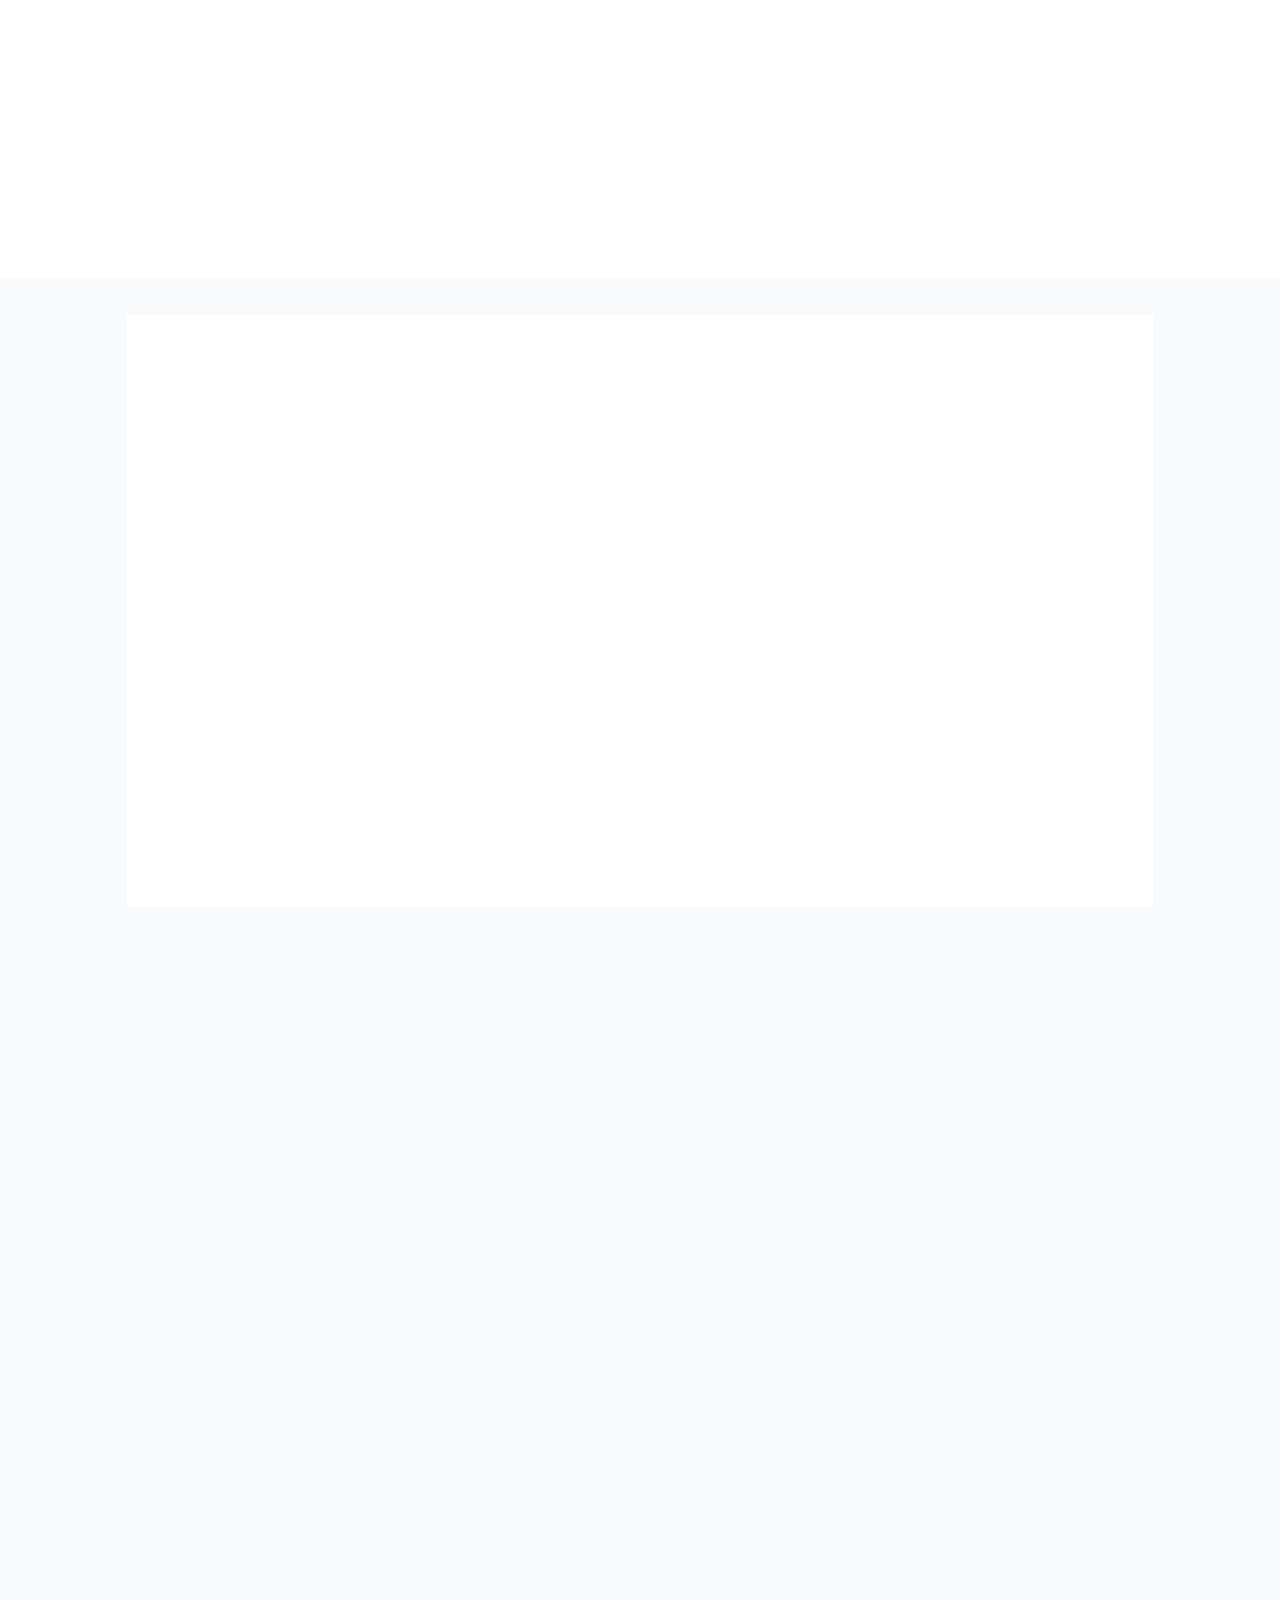
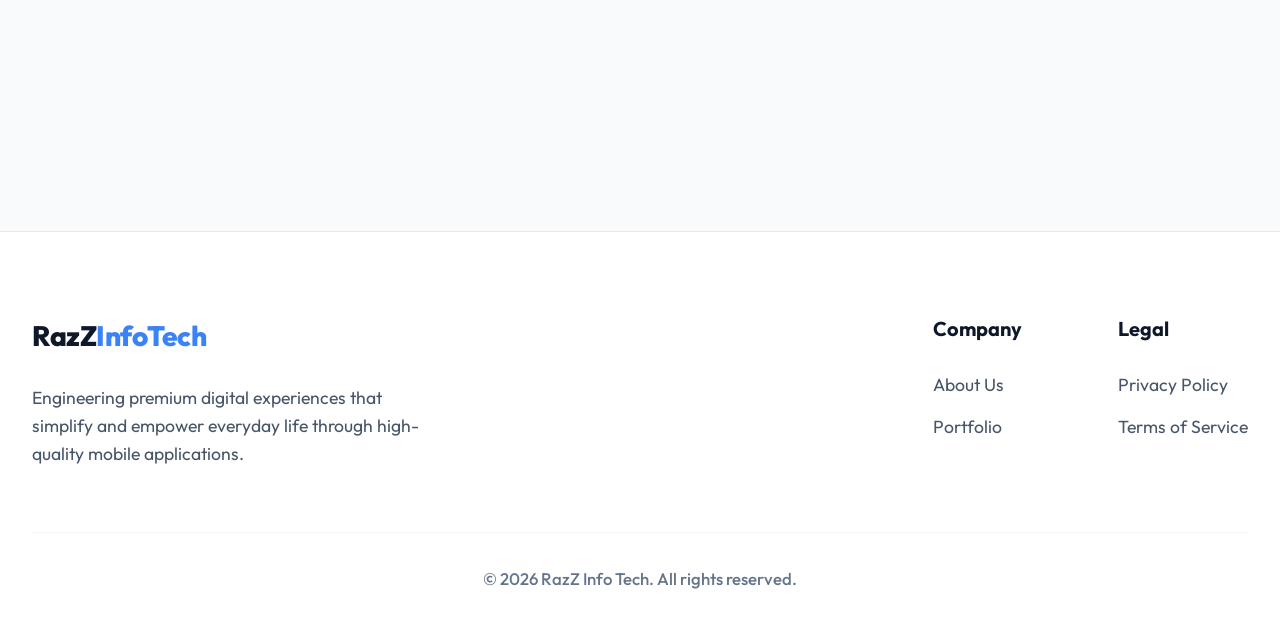
==== commit 95f88bb5: "Add files via upload" ====
--- a/index.html
+++ b/index.html
@@ -78,14 +78,14 @@
                     </div>
                 </div>
                 <!-- App 2 -->
-                <div class="app-card animate-on-scroll delay-2">
+                <div class="app-card animate-on-scroll delay-2" id="newsx-card">
                     <div class="app-image">
-                        <img src="NewsX.png" alt="News and Media">
+                        <img src="NewsX.png" alt="NewsX - All Breaking News India" onerror="this.src='https://images.unsplash.com/photo-1495020689067-958852a7765e?q=80&w=600&auto=format&fit=crop'">
                         <div class="icon-overlay red-gradient">
                             <svg width="24" height="24" viewBox="0 0 24 24" fill="none" stroke="currentColor" stroke-width="2" stroke-linecap="round" stroke-linejoin="round"><path d="M4 22h16a2 2 0 0 0 2-2V4a2 2 0 0 0-2-2H8a2 2 0 0 0-2 2v16a2 2 0 0 1-2 2Zm0 0a2 2 0 0 1-2-2v-9c0-1.1.9-2 2-2h2"/><path d="M18 14h-8"/><path d="M15 18h-5"/><path d="M10 6h8v4h-8V6Z"/></svg>
                         </div>
                     </div>
-                    <h3>NewsX -All Breaking News India</h3>
+                    <h3><a href="newsx.html" style="text-decoration: none; color: inherit;">NewsX -All Breaking News India</a></h3>
                     <p>Your instant, reliable beacon for the latest headlines. Delivering verified breaking news and top stories happening across India 24/7.</p>
                     <div class="store-links">
                         <a href="https://play.google.com/store/apps/details?id=com.kv.newsx.lite" target="_blank" class="store-btn">
--- a/styles.css
+++ b/styles.css
@@ -225,6 +225,12 @@
     letter-spacing: -1.5px;
 }
 
+@media (max-width: 600px) {
+    .hero h1 {
+        font-size: 2.8rem;
+    }
+}
+
 .hero p {
     font-size: 1.35rem;
     color: var(--text-body);
@@ -316,8 +322,14 @@
 
 .app-grid {
     display: grid;
-    grid-template-columns: repeat(auto-fit, minmax(360px, 1fr));
-    gap: 3.5rem;
+    grid-template-columns: repeat(auto-fit, minmax(300px, 1fr));
+    gap: 2.5rem;
+}
+
+@media (max-width: 400px) {
+    .app-grid {
+        grid-template-columns: 1fr;
+    }
 }
 
 .app-card {
@@ -641,9 +653,130 @@
     .hero h1 { font-size: 3.2rem; }
     .apps-section { padding: 4rem 1.5rem; }
     .glass-container { padding: 3rem 1.5rem; }
-    .app-card { padding: 1.5rem; }
-    .contact-item { padding: 1rem 1.5rem; font-size: 1.1rem; }
+    .app-card { padding: 1.25rem; }
+    .contact-item { padding: 1rem 1.25rem; font-size: 1rem; }
+    
+    .hero h1 { font-size: 2.5rem; }
+    .hero p { font-size: 1.1rem; }
+    .apps-section h2 { font-size: 2.5rem; margin-bottom: 3rem; }
     
     .stats-container { flex-direction: column; gap: 2rem; padding: 2rem; }
     .stat-divider { width: 100px; height: 1px; }
 }
+
+/* Dedicated App Page Styles */
+.app-hero {
+    padding: 12rem 2rem 6rem; /* Increased top padding for fixed navbar */
+    background: linear-gradient(135deg, #ffffff 0%, #f1f5f9 100%);
+    text-align: center;
+    position: relative;
+    overflow: hidden;
+}
+
+.app-hero::before {
+    content: '';
+    position: absolute;
+    top: 0;
+    left: 0;
+    width: 100%;
+    height: 100%;
+    background: radial-gradient(circle at 50% 50%, rgba(59, 130, 246, 0.05) 0%, transparent 70%);
+    z-index: 0;
+}
+
+.app-hero-content {
+    max-width: 1000px;
+    margin: 0 auto;
+    position: relative;
+    z-index: 1;
+}
+
+.app-feature-graphic {
+    max-width: 900px;
+    width: 100%;
+    border-radius: 24px;
+    box-shadow: 0 30px 60px -12px rgba(0,0,0,0.2);
+    margin-bottom: 4rem;
+    border: 8px solid white;
+}
+
+.app-hero h1 {
+    font-size: 4rem;
+    margin-bottom: 1.5rem;
+    background: linear-gradient(to right, var(--text-heading), var(--primary-accent));
+    -webkit-background-clip: text;
+    -webkit-text-fill-color: transparent;
+}
+
+.hero-desc {
+    font-size: 1.4rem;
+    color: var(--text-body);
+    max-width: 800px;
+    margin: 0 auto 3rem;
+    line-height: 1.6;
+}
+
+@media (max-width: 768px) {
+    .hero-desc {
+        font-size: 1.1rem;
+        margin-bottom: 2rem;
+        padding: 0 1rem;
+    }
+}
+
+.feature-grid {
+    display: grid;
+    grid-template-columns: repeat(auto-fit, minmax(300px, 1fr));
+    gap: 2rem;
+    padding: 4rem 2rem;
+    max-width: 1200px;
+    margin: 0 auto;
+}
+
+.feature-item {
+    background: white;
+    padding: 2.5rem;
+    border-radius: 24px;
+    border: 1px solid var(--card-border);
+    transition: all 0.3s ease;
+}
+
+.feature-item:hover {
+    transform: translateY(-5px);
+    box-shadow: var(--card-shadow);
+}
+
+.feature-item h3 {
+    font-size: 1.5rem;
+    margin-bottom: 1rem;
+    color: var(--text-heading);
+}
+
+@media (max-width: 768px) {
+    .app-hero { padding: 8rem 1.5rem 4rem; }
+    .app-hero h1 { font-size: 2.5rem; }
+    .app-feature-graphic { margin-bottom: 2rem; }
+    .feature-grid { padding: 2rem 1rem; }
+    .feature-item { padding: 2rem 1.5rem; }
+}
+
+/* App CTA Section */
+.app-cta-section {
+    background: white;
+    margin: 4rem auto;
+    max-width: 1100px;
+    width: calc(100% - 4rem);
+    border-radius: 40px;
+    border: 1px solid var(--card-border);
+    text-align: center;
+    padding: 4rem 2rem;
+}
+
+@media (max-width: 768px) {
+    .app-cta-section {
+        margin: 2rem auto;
+        padding: 3rem 1.5rem;
+        width: calc(100% - 2rem);
+    }
+    .app-cta-section h2 { font-size: 2.2rem; }
+}
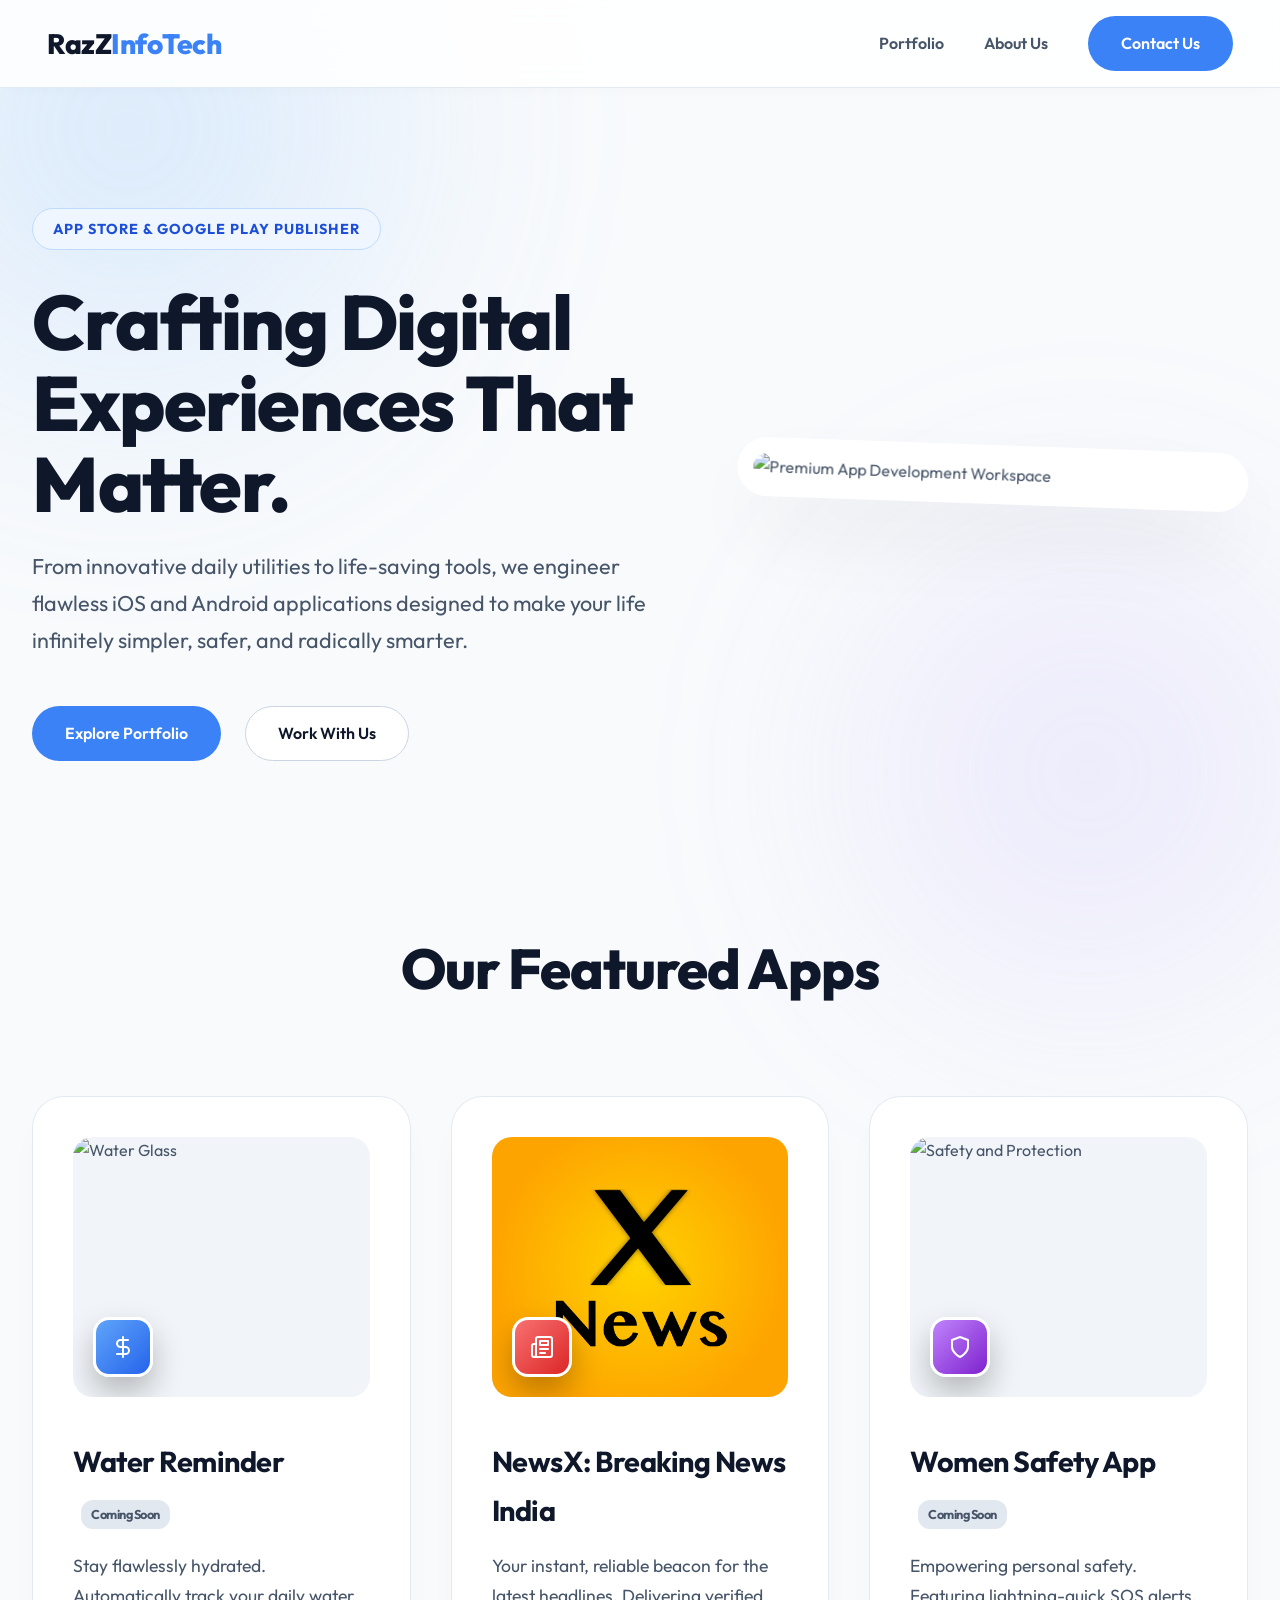
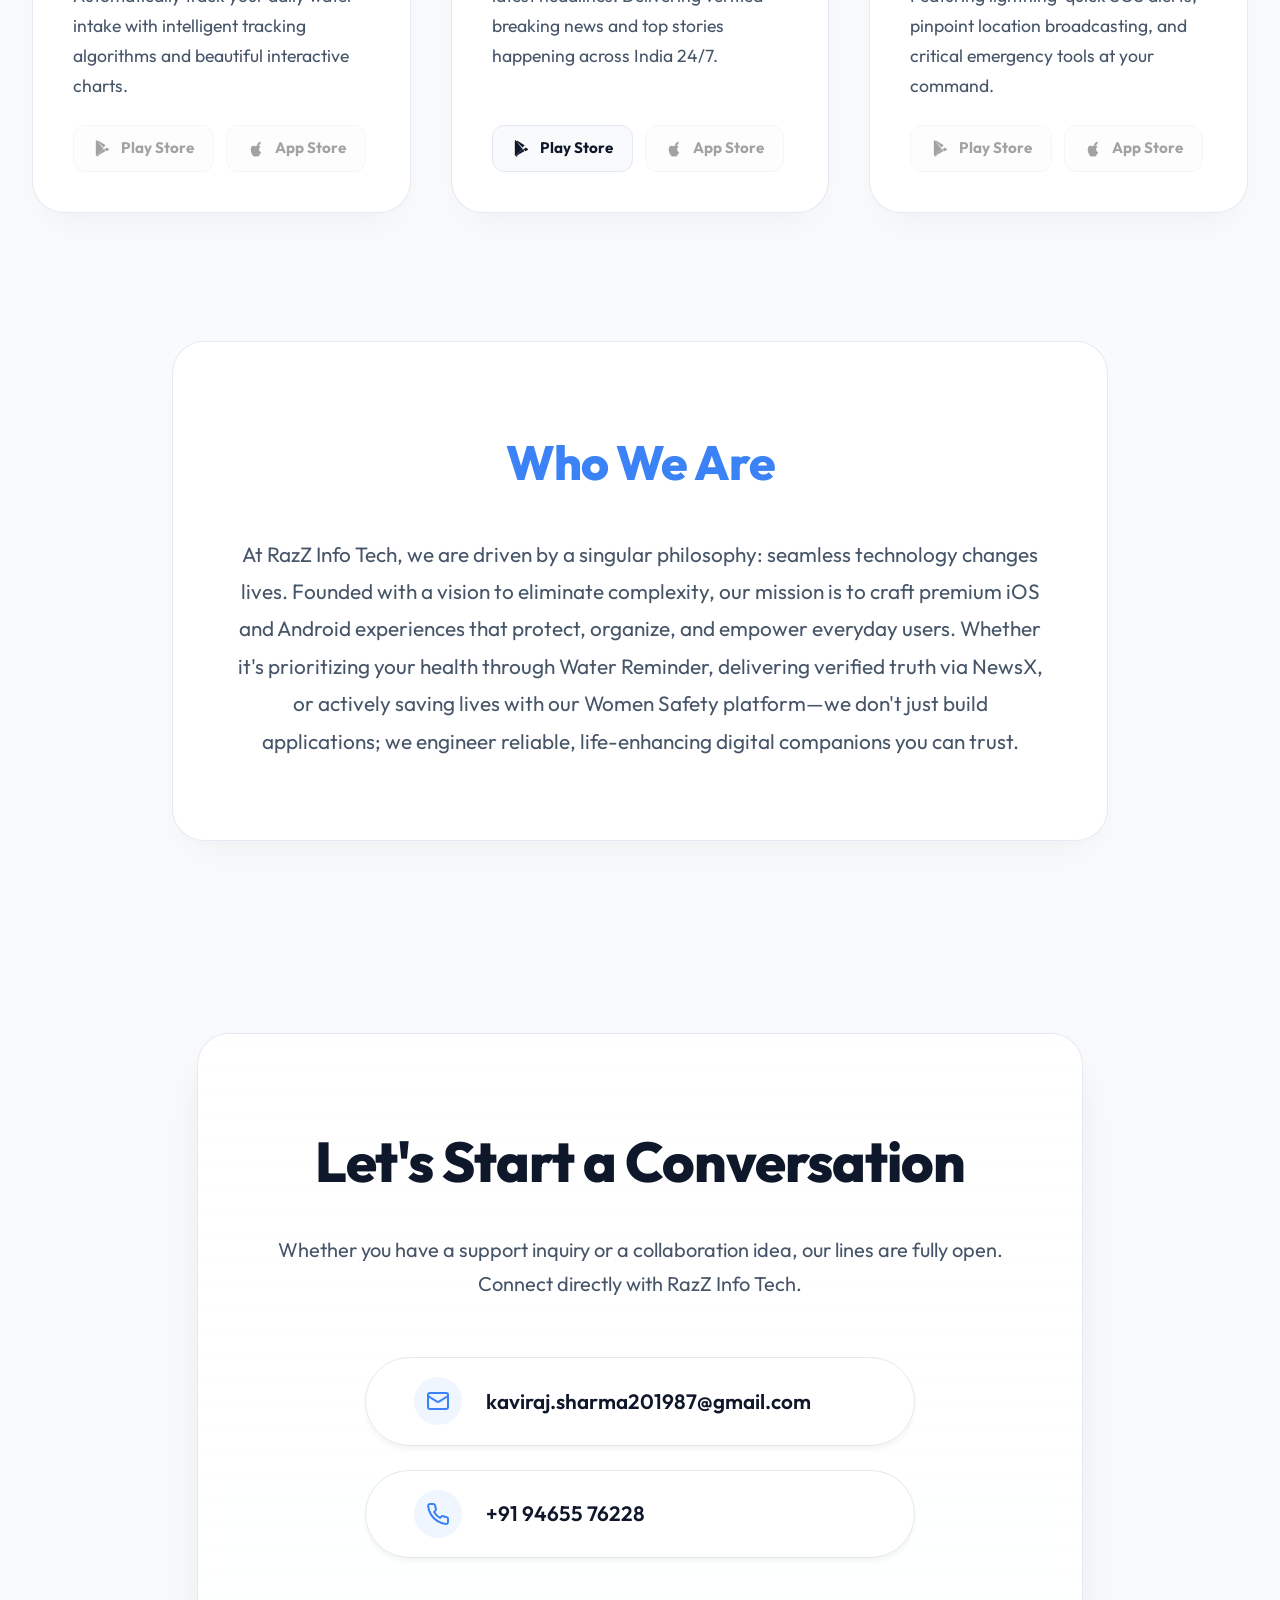
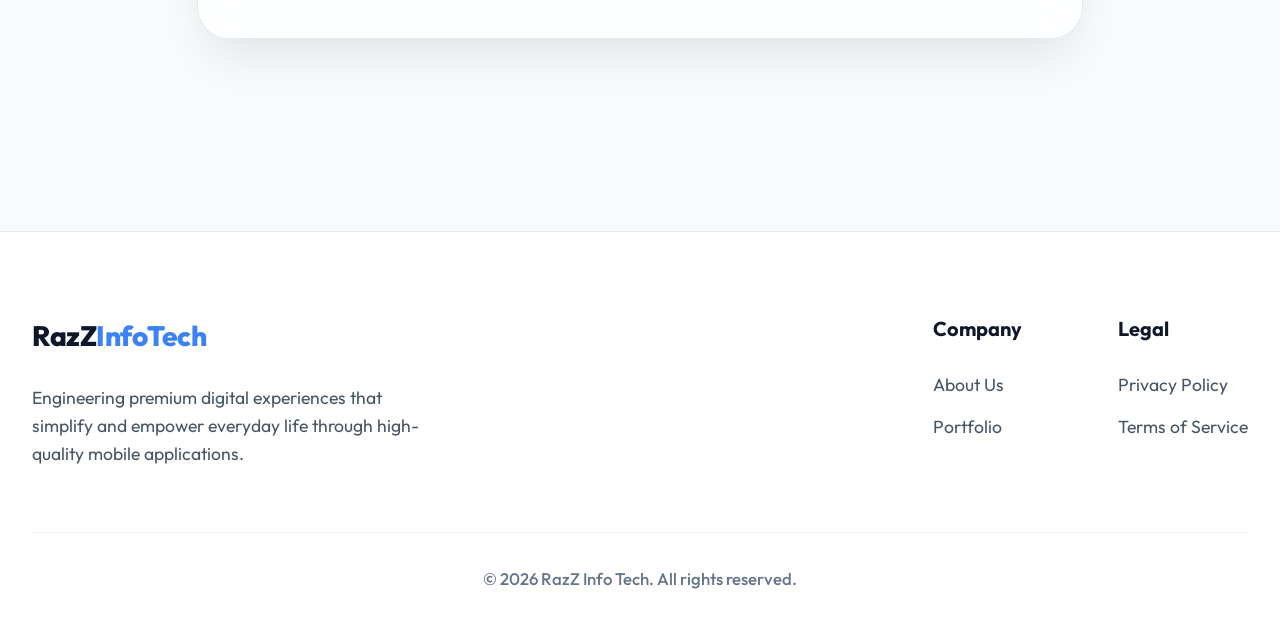
==== commit 8660da77: "Add files via upload" ====
--- a/index.html
+++ b/index.html
@@ -80,12 +80,12 @@
                 <!-- App 2 -->
                 <div class="app-card animate-on-scroll delay-2" id="newsx-card">
                     <div class="app-image">
-                        <img src="NewsX.png" alt="NewsX - All Breaking News India" onerror="this.src='https://images.unsplash.com/photo-1495020689067-958852a7765e?q=80&w=600&auto=format&fit=crop'">
+                        <img src="NewsX.png" alt="NewsX: Breaking News India" onerror="this.src='https://images.unsplash.com/photo-1495020689067-958852a7765e?q=80&w=600&auto=format&fit=crop'">
                         <div class="icon-overlay red-gradient">
                             <svg width="24" height="24" viewBox="0 0 24 24" fill="none" stroke="currentColor" stroke-width="2" stroke-linecap="round" stroke-linejoin="round"><path d="M4 22h16a2 2 0 0 0 2-2V4a2 2 0 0 0-2-2H8a2 2 0 0 0-2 2v16a2 2 0 0 1-2 2Zm0 0a2 2 0 0 1-2-2v-9c0-1.1.9-2 2-2h2"/><path d="M18 14h-8"/><path d="M15 18h-5"/><path d="M10 6h8v4h-8V6Z"/></svg>
                         </div>
                     </div>
-                    <h3><a href="newsx.html" style="text-decoration: none; color: inherit;">NewsX -All Breaking News India</a></h3>
+                    <h3><a href="newsx.html" style="text-decoration: none; color: inherit;">NewsX: Breaking News India</a></h3>
                     <p>Your instant, reliable beacon for the latest headlines. Delivering verified breaking news and top stories happening across India 24/7.</p>
                     <div class="store-links">
                         <a href="https://play.google.com/store/apps/details?id=com.kv.newsx.lite" target="_blank" class="store-btn">
